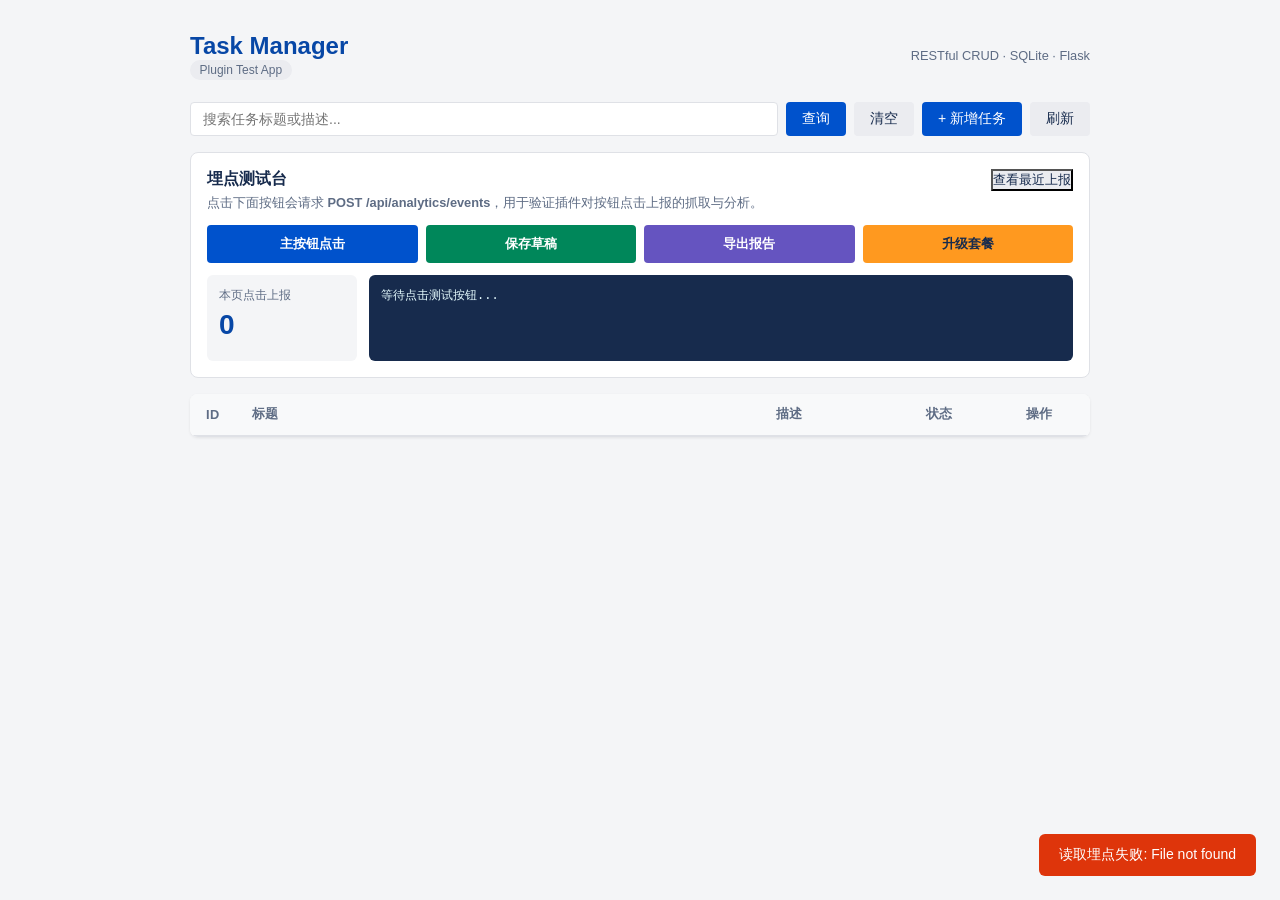
==== test/templates/index.html @ 0d35275f "Add test app" ====
<!DOCTYPE html>
<html lang="zh-CN">
<head>
<meta charset="UTF-8">
<meta name="viewport" content="width=device-width, initial-scale=1.0">
<title>Task Manager — Plugin Test</title>
<style>
  *, *::before, *::after { box-sizing: border-box; margin: 0; padding: 0; }
  body {
    font-family: -apple-system, BlinkMacSystemFont, "Segoe UI", Roboto, Helvetica, Arial, sans-serif;
    background: #f4f5f7;
    color: #172b4d;
    min-height: 100vh;
    display: flex;
    justify-content: center;
    padding: 2rem 1rem;
  }
  .container { max-width: 900px; width: 100%; }

  /* header */
  .header { display: flex; align-items: center; justify-content: space-between; margin-bottom: 1.5rem; flex-wrap: wrap; gap: 0.75rem; }
  .header h1 { font-size: 1.5rem; font-weight: 600; color: #0747a6; }
  .header .badge { font-size: 0.75rem; color: #5e6c84; background: #ebecf0; padding: 0.2rem 0.6rem; border-radius: 999px; }

  /* toolbar */
  .toolbar { display: flex; gap: 0.5rem; flex-wrap: wrap; margin-bottom: 1rem; }
  .toolbar .search-box { flex: 1; min-width: 180px; display: flex; gap: 0.5rem; }
  .toolbar .search-box input { flex: 1; padding: 0.5rem 0.75rem; border: 1px solid #dfe1e6; border-radius: 4px; font-size: 0.875rem; outline: none; transition: border 0.15s; }
  .toolbar .search-box input:focus { border-color: #4c9aff; box-shadow: 0 0 0 2px rgba(76,154,255,0.2); }
  .toolbar button { padding: 0.5rem 1rem; border: none; border-radius: 4px; font-size: 0.875rem; font-weight: 500; cursor: pointer; transition: background 0.15s, transform 0.1s; }
  .toolbar button:active { transform: scale(0.97); }
  .btn-primary { background: #0052cc; color: #fff; }
  .btn-primary:hover { background: #0065ff; }
  .btn-secondary { background: #ebecf0; color: #172b4d; }
  .btn-secondary:hover { background: #dfe1e6; }
  .btn-danger { background: #de350b; color: #fff; }
  .btn-danger:hover { background: #bf2600; }
  .btn-ghost { background: transparent; color: #5e6c84; }
  .btn-ghost:hover { background: #ebecf0; }

  /* analytics test bench */
  .analytics-panel { background: #fff; border: 1px solid #dfe1e6; border-radius: 8px; margin-bottom: 1rem; padding: 1rem; }
  .analytics-head { display: flex; align-items: flex-start; justify-content: space-between; gap: 0.75rem; margin-bottom: 0.75rem; flex-wrap: wrap; }
  .analytics-head h2 { font-size: 1rem; color: #172b4d; margin-bottom: 0.25rem; }
  .analytics-head p { color: #5e6c84; font-size: 0.8rem; line-height: 1.45; }
  .analytics-actions { display: grid; grid-template-columns: repeat(4, minmax(0, 1fr)); gap: 0.5rem; margin-bottom: 0.75rem; }
  .analytics-actions button { min-height: 38px; padding: 0.5rem 0.75rem; border: none; border-radius: 4px; color: #fff; font-size: 0.84rem; font-weight: 600; cursor: pointer; transition: filter 0.15s, transform 0.1s; }
  .analytics-actions button:hover { filter: brightness(1.06); }
  .analytics-actions button:active { transform: scale(0.98); }
  .btn-track-a { background: #0052cc; }
  .btn-track-b { background: #00875a; }
  .btn-track-c { background: #6554c0; }
  .btn-track-d { background: #ff991f; color: #172b4d !important; }
  .analytics-log { display: grid; grid-template-columns: 150px 1fr; gap: 0.75rem; align-items: stretch; }
  .analytics-counter { background: #f4f5f7; border-radius: 6px; padding: 0.75rem; }
  .analytics-counter span { display: block; color: #5e6c84; font-size: 0.75rem; margin-bottom: 0.35rem; }
  .analytics-counter strong { font-size: 1.75rem; color: #0747a6; }
  .analytics-output { background: #172b4d; color: #e6fcff; border-radius: 6px; padding: 0.75rem; min-height: 86px; overflow: auto; font-family: "SFMono-Regular", Consolas, "Liberation Mono", Menlo, monospace; font-size: 0.75rem; line-height: 1.5; white-space: pre-wrap; }
  @media (max-width: 720px) {
    .analytics-actions { grid-template-columns: repeat(2, minmax(0, 1fr)); }
    .analytics-log { grid-template-columns: 1fr; }
  }

  /* table */
  .table-wrap { background: #fff; border-radius: 8px; box-shadow: 0 1px 3px rgba(0,0,0,0.08); overflow-x: auto; }
  table { width: 100%; border-collapse: collapse; }
  thead { background: #f8f9fa; }
  th { text-align: left; padding: 0.75rem 1rem; font-size: 0.8rem; font-weight: 600; color: #5e6c84; text-transform: uppercase; letter-spacing: 0.03em; border-bottom: 2px solid #dfe1e6; }
  td { padding: 0.75rem 1rem; font-size: 0.875rem; border-bottom: 1px solid #f0f0f0; vertical-align: middle; }
  tr:last-child td { border-bottom: none; }
  tr:hover td { background: #fafbfc; }
  .col-actions { white-space: nowrap; text-align: right; }
  .col-actions button { margin-left: 0.25rem; }

  /* status badges */
  .status { display: inline-block; padding: 0.15rem 0.6rem; border-radius: 999px; font-size: 0.75rem; font-weight: 500; }
  .status-pending { background: #fff7e6; color: #bf8f00; }
  .status-in_progress { background: #eae6ff; color: #5243aa; }
  .status-done { background: #e3fcef; color: #00875a; }

  /* modal */
  .modal-overlay { display: none; position: fixed; inset: 0; background: rgba(0,0,0,0.35); align-items: center; justify-content: center; z-index: 1000; }
  .modal-overlay.active { display: flex; }
  .modal { background: #fff; border-radius: 10px; width: 90%; max-width: 520px; max-height: 90vh; overflow-y: auto; box-shadow: 0 8px 32px rgba(0,0,0,0.18); padding: 1.5rem; }
  .modal h2 { font-size: 1.2rem; margin-bottom: 1rem; }
  .modal .form-group { margin-bottom: 1rem; }
  .modal label { display: block; font-size: 0.8rem; font-weight: 600; color: #5e6c84; margin-bottom: 0.3rem; text-transform: uppercase; letter-spacing: 0.03em; }
  .modal input, .modal textarea, .modal select { width: 100%; padding: 0.55rem 0.75rem; border: 1px solid #dfe1e6; border-radius: 4px; font-size: 0.875rem; outline: none; transition: border 0.15s; font-family: inherit; }
  .modal input:focus, .modal textarea:focus, .modal select:focus { border-color: #4c9aff; box-shadow: 0 0 0 2px rgba(76,154,255,0.2); }
  .modal textarea { resize: vertical; min-height: 80px; }
  .modal .form-actions { display: flex; justify-content: flex-end; gap: 0.5rem; margin-top: 1rem; }

  /* empty */
  .empty-state { text-align: center; padding: 3rem 1rem; color: #7a869a; }
  .empty-state svg { margin-bottom: 0.75rem; opacity: 0.3; }
  .empty-state p { font-size: 0.9rem; }

  /* toast */
  .toast { position: fixed; bottom: 1.5rem; right: 1.5rem; padding: 0.75rem 1.25rem; border-radius: 6px; font-size: 0.875rem; color: #fff; opacity: 0; transform: translateY(10px); transition: opacity 0.3s, transform 0.3s; z-index: 2000; pointer-events: none; }
  .toast.show { opacity: 1; transform: translateY(0); }
  .toast.success { background: #00875a; }
  .toast.error { background: #de350b; }
  .toast.info { background: #0052cc; }
</style>
</head>
<body>
<div class="container">
  <div class="header">
    <div>
      <h1>Task Manager</h1>
      <span class="badge">Plugin Test App</span>
    </div>
    <div style="font-size:0.8rem;color:#5e6c84;">
      RESTful CRUD · SQLite · Flask
    </div>
  </div>

  <div class="toolbar">
    <div class="search-box">
      <input type="text" id="searchInput" placeholder="搜索任务标题或描述..." oninput="doSearch()">
        <button class="btn-primary" onclick="doSearch()">查询</button>
      <button class="btn-secondary" onclick="document.getElementById('searchInput').value='';doSearch()">清空</button>
    </div>
    <button class="btn-primary" onclick="openCreateModal()">+ 新增任务</button>
    <button class="btn-secondary" onclick="loadTasks()">刷新</button>
  </div>

  <section class="analytics-panel" aria-label="埋点测试台">
    <div class="analytics-head">
      <div>
        <h2>埋点测试台</h2>
        <p>点击下面按钮会请求 <strong>POST /api/analytics/events</strong>，用于验证插件对按钮点击上报的抓取与分析。</p>
      </div>
      <button class="btn-secondary" onclick="loadAnalyticsEvents()">查看最近上报</button>
    </div>
    <div class="analytics-actions">
      <button class="btn-track-a" data-analytics-button="primary_cta" data-scenario="conversion">主按钮点击</button>
      <button class="btn-track-b" data-analytics-button="save_draft" data-scenario="workflow">保存草稿</button>
      <button class="btn-track-c" data-analytics-button="export_report" data-scenario="download">导出报告</button>
      <button class="btn-track-d" data-analytics-button="upgrade_plan" data-scenario="billing">升级套餐</button>
    </div>
    <div class="analytics-log">
      <div class="analytics-counter">
        <span>本页点击上报</span>
        <strong id="analyticsCount">0</strong>
      </div>
      <pre class="analytics-output" id="analyticsOutput">等待点击测试按钮...</pre>
    </div>
  </section>

  <div class="table-wrap">
    <table>
      <thead>
        <tr>
          <th style="width:40px;">ID</th>
          <th>标题</th>
          <th style="width:150px;">描述</th>
          <th style="width:100px;">状态</th>
          <th style="width:80px;">操作</th>
        </tr>
      </thead>
      <tbody id="taskBody"></tbody>
    </table>
    <div id="emptyState" class="empty-state" style="display:none;">
      <p>暂无任务数据</p>
    </div>
  </div>
</div>

<!-- Modal -->
<div class="modal-overlay" id="modalOverlay">
  <div class="modal">
    <h2 id="modalTitle">新增任务</h2>
    <div class="form-group">
      <label for="modalTitleInput">标题 *</label>
      <input type="text" id="modalTitleInput" placeholder="输入任务标题">
    </div>
    <div class="form-group">
      <label for="modalDescInput">描述</label>
      <textarea id="modalDescInput" placeholder="输入任务描述（可选）"></textarea>
    </div>
    <div class="form-group">
      <label for="modalStatusSelect">状态</label>
      <select id="modalStatusSelect">
        <option value="pending">待办</option>
        <option value="in_progress">进行中</option>
        <option value="done">已完成</option>
      </select>
    </div>
    <div class="form-actions">
      <button class="btn-secondary" onclick="closeModal()">取消</button>
      <button class="btn-primary" id="modalSaveBtn" onclick="saveTask()">保存</button>
    </div>
  </div>
</div>

<!-- Toast -->
<div class="toast" id="toast"></div>

<script>
let editingId = null;
let analyticsCount = 0;
let analyticsSequence = 0;
const analyticsSessionId = getAnalyticsSessionId();

function toast(msg, type = 'success') {
  const el = document.getElementById('toast');
  el.textContent = msg;
  el.className = 'toast ' + type + ' show';
  setTimeout(() => el.classList.remove('show'), 2500);
}

async function api(path, opts = {}) {
  const res = await fetch(path, {
    headers: { 'Content-Type': 'application/json', 'Accept': 'application/json' },
    ...opts,
  });
  if (!res.ok) {
    const err = await res.json().catch(() => ({ error: res.statusText }));
    throw new Error(err.error || res.statusText);
  }
  return res.json();
}

function getAnalyticsSessionId() {
  const key = 'plugin_test_analytics_session_id';
  let value = sessionStorage.getItem(key);
  if (!value) {
    value = 'sess_' + Date.now().toString(36) + '_' + Math.random().toString(36).slice(2, 10);
    sessionStorage.setItem(key, value);
  }
  return value;
}

function updateAnalyticsOutput(data) {
  document.getElementById('analyticsOutput').textContent = JSON.stringify(data, null, 2);
}

async function reportButtonClick(button) {
  analyticsSequence += 1;
  const payload = {
    event_name: 'plugin_test_button_click',
    event_type: 'button_click',
    button_id: button.dataset.analyticsButton,
    button_text: button.textContent.trim(),
    scenario: button.dataset.scenario,
    session_id: analyticsSessionId,
    trace_id: 'trace_' + Date.now().toString(36) + '_' + analyticsSequence,
    sequence: analyticsSequence,
    user_id: 'demo-user-1001',
    page_url: window.location.href,
    pathname: window.location.pathname,
    client_ts: new Date().toISOString(),
    properties: {
      app: 'plugin-test-app',
      source: 'manual-test-button',
      viewport: window.innerWidth + 'x' + window.innerHeight,
      language: navigator.language
    }
  };

  try {
    const result = await api('/api/analytics/events', {
      method: 'POST',
      headers: {
        'Content-Type': 'application/json',
        'Accept': 'application/json',
        'X-Plugin-Test-Event': 'button-click'
      },
      body: JSON.stringify(payload)
    });
    analyticsCount += 1;
    document.getElementById('analyticsCount').textContent = analyticsCount;
    updateAnalyticsOutput(result);
    toast('埋点已上报 #' + result.id, 'info');
  } catch (e) {
    updateAnalyticsOutput({ error: e.message, payload });
    toast('埋点上报失败: ' + e.message, 'error');
  }
}

async function loadAnalyticsEvents() {
  try {
    const events = await api('/api/analytics/events?limit=5');
    updateAnalyticsOutput(events);
    toast('已加载最近 ' + events.length + ' 条上报', 'info');
  } catch (e) {
    toast('读取埋点失败: ' + e.message, 'error');
  }
}

function statusBadge(s) {
  const labels = { pending: '待办', in_progress: '进行中', done: '已完成' };
  return `<span class="status status-${s}">${labels[s] || s}</span>`;
}

async function loadTasks() {
  try {
    const data = await api('/api/tasks');
    const tbody = document.getElementById('taskBody');
    const empty = document.getElementById('emptyState');
    if (data.length === 0) {
      tbody.innerHTML = '';
      empty.style.display = 'block';
      return;
    }
    empty.style.display = 'none';
    tbody.innerHTML = data.map(t => `
      <tr>
        <td style="font-size:0.8rem;color:#7a869a;">${t.id}</td>
        <td><strong>${esc(t.title)}</strong></td>
        <td style="color:#5e6c84;font-size:0.8rem;">${esc(t.description || '-')}</td>
        <td>${statusBadge(t.status)}</td>
        <td class="col-actions">
          <button class="btn-ghost" onclick="openEditModal(${t.id})" title="编辑">✎</button>
          <button class="btn-danger" onclick="deleteTask(${t.id})" title="删除">×</button>
        </td>
      </tr>
    `).join('');
  } catch (e) {
    toast('加载失败: ' + e.message, 'error');
  }
}

async function doSearch() {
  const q = document.getElementById('searchInput').value.trim();
  try {
    const data = q ? await api('/api/tasks/search?q=' + encodeURIComponent(q)) : await api('/api/tasks');
    const tbody = document.getElementById('taskBody');
    const empty = document.getElementById('emptyState');
    if (data.length === 0) {
      tbody.innerHTML = '';
      empty.style.display = 'block';
      return;
    }
    empty.style.display = 'none';
    tbody.innerHTML = data.map(t => `
      <tr>
        <td style="font-size:0.8rem;color:#7a869a;">${t.id}</td>
        <td><strong>${esc(t.title)}</strong></td>
        <td style="color:#5e6c84;font-size:0.8rem;">${esc(t.description || '-')}</td>
        <td>${statusBadge(t.status)}</td>
        <td class="col-actions">
          <button class="btn-ghost" onclick="openEditModal(${t.id})">✎</button>
          <button class="btn-danger" onclick="deleteTask(${t.id})">×</button>
        </td>
      </tr>
    `).join('');
  } catch (e) {
    toast('搜索失败: ' + e.message, 'error');
  }
}

function esc(s) {
  const d = document.createElement('div');
  d.textContent = s;
  return d.innerHTML;
}

// Modal
function openCreateModal() {
  editingId = null;
  document.getElementById('modalTitle').textContent = '新增任务';
  document.getElementById('modalTitleInput').value = '';
  document.getElementById('modalDescInput').value = '';
  document.getElementById('modalStatusSelect').value = 'pending';
  document.getElementById('modalOverlay').classList.add('active');
  document.getElementById('modalTitleInput').focus();
}

async function openEditModal(id) {
  try {
    const t = await api('/api/tasks/' + id);
    editingId = id;
    document.getElementById('modalTitle').textContent = '编辑任务 #' + id;
    document.getElementById('modalTitleInput').value = t.title;
    document.getElementById('modalDescInput').value = t.description || '';
    document.getElementById('modalStatusSelect').value = t.status;
    document.getElementById('modalOverlay').classList.add('active');
    document.getElementById('modalTitleInput').focus();
  } catch (e) {
    toast('加载任务失败: ' + e.message, 'error');
  }
}

function closeModal() {
  document.getElementById('modalOverlay').classList.remove('active');
}

async function saveTask() {
  const title = document.getElementById('modalTitleInput').value.trim();
  if (!title) {
    toast('请输入任务标题', 'error');
    return;
  }
  const description = document.getElementById('modalDescInput').value.trim();
  const status = document.getElementById('modalStatusSelect').value;
  try {
    if (editingId) {
      await api('/api/tasks/' + editingId, { method: 'PUT', body: JSON.stringify({ title, description, status }) });
      toast('任务已更新');
    } else {
      await api('/api/tasks', { method: 'POST', body: JSON.stringify({ title, description, status }) });
      toast('任务已创建');
    }
    closeModal();
    loadTasks();
  } catch (e) {
    toast('保存失败: ' + e.message, 'error');
  }
}

async function deleteTask(id) {
  if (!confirm('确定要删除任务 #' + id + ' 吗？')) return;
  try {
    await api('/api/tasks/' + id, { method: 'DELETE' });
    toast('任务已删除');
    loadTasks();
  } catch (e) {
    toast('删除失败: ' + e.message, 'error');
  }
}

// Close modal on overlay click
document.getElementById('modalOverlay').addEventListener('click', function(e) {
  if (e.target === this) closeModal();
});

// Enter key in modal title input triggers save
document.getElementById('modalTitleInput').addEventListener('keydown', function(e) {
  if (e.key === 'Enter') saveTask();
});

document.querySelectorAll('[data-analytics-button]').forEach(button => {
  button.addEventListener('click', () => reportButtonClick(button));
});

// Init
loadTasks();
loadAnalyticsEvents();
</script>
</body>
</html>
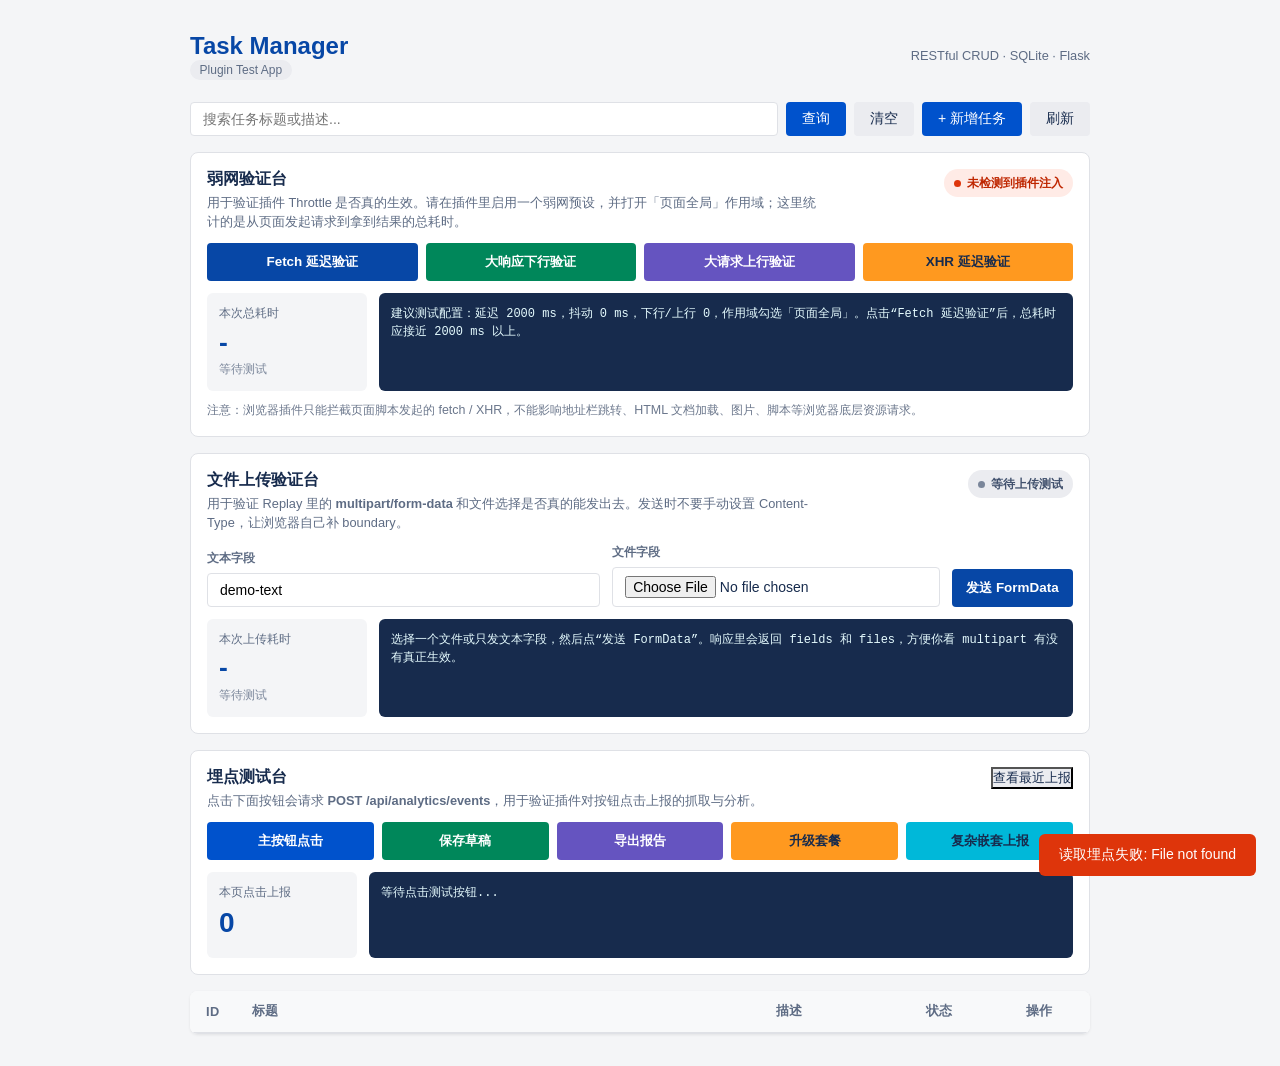
==== commit 1da15d72: "Update API Studio DevTools" ====
--- a/test/templates/index.html
+++ b/test/templates/index.html
@@ -43,7 +43,7 @@
   .analytics-head { display: flex; align-items: flex-start; justify-content: space-between; gap: 0.75rem; margin-bottom: 0.75rem; flex-wrap: wrap; }
   .analytics-head h2 { font-size: 1rem; color: #172b4d; margin-bottom: 0.25rem; }
   .analytics-head p { color: #5e6c84; font-size: 0.8rem; line-height: 1.45; }
-  .analytics-actions { display: grid; grid-template-columns: repeat(4, minmax(0, 1fr)); gap: 0.5rem; margin-bottom: 0.75rem; }
+  .analytics-actions { display: grid; grid-template-columns: repeat(5, minmax(0, 1fr)); gap: 0.5rem; margin-bottom: 0.75rem; }
   .analytics-actions button { min-height: 38px; padding: 0.5rem 0.75rem; border: none; border-radius: 4px; color: #fff; font-size: 0.84rem; font-weight: 600; cursor: pointer; transition: filter 0.15s, transform 0.1s; }
   .analytics-actions button:hover { filter: brightness(1.06); }
   .analytics-actions button:active { transform: scale(0.98); }
@@ -51,6 +51,7 @@
   .btn-track-b { background: #00875a; }
   .btn-track-c { background: #6554c0; }
   .btn-track-d { background: #ff991f; color: #172b4d !important; }
+  .btn-track-e { background: #00b8d9; color: #172b4d !important; }
   .analytics-log { display: grid; grid-template-columns: 150px 1fr; gap: 0.75rem; align-items: stretch; }
   .analytics-counter { background: #f4f5f7; border-radius: 6px; padding: 0.75rem; }
   .analytics-counter span { display: block; color: #5e6c84; font-size: 0.75rem; margin-bottom: 0.35rem; }
@@ -59,6 +60,44 @@
   @media (max-width: 720px) {
     .analytics-actions { grid-template-columns: repeat(2, minmax(0, 1fr)); }
     .analytics-log { grid-template-columns: 1fr; }
+  }
+
+  /* weak network test bench */
+  .network-panel { background: #fff; border: 1px solid #dfe1e6; border-radius: 8px; margin-bottom: 1rem; padding: 1rem; }
+  .network-head { display: flex; align-items: flex-start; justify-content: space-between; gap: 0.75rem; margin-bottom: 0.75rem; flex-wrap: wrap; }
+  .network-head h2 { font-size: 1rem; color: #172b4d; margin-bottom: 0.25rem; }
+  .network-head p { color: #5e6c84; font-size: 0.8rem; line-height: 1.45; max-width: 620px; }
+  .network-status { display: inline-flex; align-items: center; gap: 0.35rem; min-height: 28px; padding: 0.25rem 0.65rem; border-radius: 999px; background: #ebecf0; color: #42526e; font-size: 0.75rem; font-weight: 700; }
+  .network-status::before { content: ''; width: 7px; height: 7px; border-radius: 999px; background: #7a869a; }
+  .network-status.ready { background: #e3fcef; color: #006644; }
+  .network-status.ready::before { background: #00875a; }
+  .network-status.missing { background: #ffebe6; color: #bf2600; }
+  .network-status.missing::before { background: #de350b; }
+  .network-actions { display: grid; grid-template-columns: repeat(4, minmax(0, 1fr)); gap: 0.5rem; margin-bottom: 0.75rem; }
+  .network-actions button { min-height: 38px; padding: 0.5rem 0.75rem; border: none; border-radius: 4px; background: #0747a6; color: #fff; font-size: 0.84rem; font-weight: 600; cursor: pointer; transition: filter 0.15s, transform 0.1s; }
+  .network-actions button:hover { filter: brightness(1.06); }
+  .network-actions button:active { transform: scale(0.98); }
+  .network-actions button:nth-child(2) { background: #00875a; }
+  .network-actions button:nth-child(3) { background: #6554c0; }
+  .network-actions button:nth-child(4) { background: #ff991f; color: #172b4d; }
+  .network-result { display: grid; grid-template-columns: 160px 1fr; gap: 0.75rem; }
+  .network-metric { background: #f4f5f7; border-radius: 6px; padding: 0.75rem; }
+  .network-metric span { display: block; color: #5e6c84; font-size: 0.75rem; margin-bottom: 0.35rem; }
+  .network-metric strong { display: block; font-size: 1.65rem; color: #0747a6; line-height: 1.1; }
+  .network-metric em { display: block; color: #7a869a; font-size: 0.72rem; font-style: normal; margin-top: 0.35rem; }
+  .network-output { background: #172b4d; color: #e6fcff; border-radius: 6px; padding: 0.75rem; min-height: 98px; overflow: auto; font-family: "SFMono-Regular", Consolas, "Liberation Mono", Menlo, monospace; font-size: 0.75rem; line-height: 1.5; white-space: pre-wrap; }
+  .upload-panel { display: grid; grid-template-columns: 1.2fr 1fr auto; gap: 0.75rem; align-items: end; margin-bottom: 0.75rem; }
+  .upload-field { display: flex; flex-direction: column; gap: 0.35rem; }
+  .upload-field label { font-size: 0.78rem; font-weight: 600; color: #5e6c84; }
+  .upload-field input { width: 100%; padding: 0.5rem 0.75rem; border: 1px solid #dfe1e6; border-radius: 4px; font-size: 0.875rem; }
+  .upload-panel button { min-height: 38px; padding: 0.5rem 0.9rem; border: none; border-radius: 4px; background: #0747a6; color: #fff; font-size: 0.84rem; font-weight: 600; cursor: pointer; transition: filter 0.15s, transform 0.1s; }
+  .upload-panel button:hover { filter: brightness(1.06); }
+  .upload-panel button:active { transform: scale(0.98); }
+  .network-note { margin-top: 0.65rem; color: #6b778c; font-size: 0.78rem; line-height: 1.5; }
+  @media (max-width: 720px) {
+    .network-actions { grid-template-columns: repeat(2, minmax(0, 1fr)); }
+    .network-result { grid-template-columns: 1fr; }
+    .upload-panel { grid-template-columns: 1fr; }
   }
 
   /* table */
@@ -125,6 +164,60 @@
     <button class="btn-secondary" onclick="loadTasks()">刷新</button>
   </div>
 
+  <section class="network-panel" aria-label="弱网验证台">
+    <div class="network-head">
+      <div>
+        <h2>弱网验证台</h2>
+        <p>用于验证插件 Throttle 是否真的生效。请在插件里启用一个弱网预设，并打开「页面全局」作用域；这里统计的是从页面发起请求到拿到结果的总耗时。</p>
+      </div>
+      <span class="network-status" id="networkInjectStatus">检测插件注入中...</span>
+    </div>
+    <div class="network-actions">
+      <button onclick="runNetworkProbe('latency')">Fetch 延迟验证</button>
+      <button onclick="runNetworkProbe('download')">大响应下行验证</button>
+      <button onclick="runNetworkProbe('upload')">大请求上行验证</button>
+      <button onclick="runNetworkXhrProbe()">XHR 延迟验证</button>
+    </div>
+    <div class="network-result">
+      <div class="network-metric">
+        <span>本次总耗时</span>
+        <strong id="networkElapsed">-</strong>
+        <em id="networkMode">等待测试</em>
+      </div>
+      <pre class="network-output" id="networkOutput">建议测试配置：延迟 2000 ms，抖动 0 ms，下行/上行 0，作用域勾选「页面全局」。点击“Fetch 延迟验证”后，总耗时应接近 2000 ms 以上。</pre>
+    </div>
+    <p class="network-note">注意：浏览器插件只能拦截页面脚本发起的 fetch / XHR，不能影响地址栏跳转、HTML 文档加载、图片、脚本等浏览器底层资源请求。</p>
+  </section>
+
+  <section class="network-panel" aria-label="文件上传验证台">
+    <div class="network-head">
+      <div>
+        <h2>文件上传验证台</h2>
+        <p>用于验证 Replay 里的 <strong>multipart/form-data</strong> 和文件选择是否真的能发出去。发送时不要手动设置 Content-Type，让浏览器自己补 boundary。</p>
+      </div>
+      <span class="network-status" id="uploadStatus">等待上传测试</span>
+    </div>
+    <div class="upload-panel">
+      <div class="upload-field">
+        <label for="uploadTextInput">文本字段</label>
+        <input id="uploadTextInput" type="text" value="demo-text" placeholder="随便填一个文本字段">
+      </div>
+      <div class="upload-field">
+        <label for="uploadFileInput">文件字段</label>
+        <input id="uploadFileInput" type="file">
+      </div>
+      <button onclick="runUploadDemo()">发送 FormData</button>
+    </div>
+    <div class="network-result">
+      <div class="network-metric">
+        <span>本次上传耗时</span>
+        <strong id="uploadElapsed">-</strong>
+        <em id="uploadSummary">等待测试</em>
+      </div>
+      <pre class="network-output" id="uploadOutput">选择一个文件或只发文本字段，然后点“发送 FormData”。响应里会返回 fields 和 files，方便你看 multipart 有没有真正生效。</pre>
+    </div>
+  </section>
+
   <section class="analytics-panel" aria-label="埋点测试台">
     <div class="analytics-head">
       <div>
@@ -138,6 +231,7 @@
       <button class="btn-track-b" data-analytics-button="save_draft" data-scenario="workflow">保存草稿</button>
       <button class="btn-track-c" data-analytics-button="export_report" data-scenario="download">导出报告</button>
       <button class="btn-track-d" data-analytics-button="upgrade_plan" data-scenario="billing">升级套餐</button>
+      <button class="btn-track-e" data-analytics-button="nested_report" data-scenario="nested">复杂嵌套上报</button>
     </div>
     <div class="analytics-log">
       <div class="analytics-counter">
@@ -201,6 +295,7 @@
 let editingId = null;
 let analyticsCount = 0;
 let analyticsSequence = 0;
+let networkProbeSequence = 0;
 const analyticsSessionId = getAnalyticsSessionId();
 
 function toast(msg, type = 'success') {
@@ -236,9 +331,233 @@
   document.getElementById('analyticsOutput').textContent = JSON.stringify(data, null, 2);
 }
 
+function queryApiStudioThrottleState() {
+  return new Promise(resolve => {
+    const requestId = 'test_probe_' + Date.now() + '_' + Math.random().toString(36).slice(2, 8);
+    const timer = setTimeout(() => {
+      window.removeEventListener('message', onMessage);
+      resolve(null);
+    }, 900);
+
+    function onMessage(event) {
+      if (!event.data || event.data.type !== '__MOCK_EXT_RESULT__' || event.data.requestId !== requestId) return;
+      clearTimeout(timer);
+      window.removeEventListener('message', onMessage);
+      resolve(event.data);
+    }
+
+    window.addEventListener('message', onMessage);
+    window.postMessage({
+      type: '__MOCK_EXT_CHECK__',
+      requestId,
+      url: new URL('/api/network/probe?size=256', window.location.href).href,
+      method: 'GET',
+      body: ''
+    }, '*');
+  });
+}
+
+async function refreshNetworkInjectStatus() {
+  const el = document.getElementById('networkInjectStatus');
+  if (!el) return;
+  const injected = !!window.__API_STUDIO_MOCK_INJECTED__;
+  el.textContent = injected ? '检测页面全局弱网中...' : '未检测到 fetch/XHR 注入';
+  el.className = 'network-status ' + (injected ? '' : 'missing');
+
+  const state = await queryApiStudioThrottleState();
+  if (!state) {
+    el.textContent = injected ? '插件已注入，未收到配置响应' : '未检测到插件注入';
+    el.className = 'network-status missing';
+    return;
+  }
+
+  if (!injected) {
+    el.textContent = '配置通道正常，但 fetch/XHR 未注入';
+    el.className = 'network-status missing';
+    return;
+  }
+
+  if (state.throttle) {
+    el.textContent = '页面全局弱网已启用: ' + (state.throttle.name || '未命名预设');
+    el.className = 'network-status ready';
+  } else {
+    el.textContent = '插件已注入，页面全局未启用';
+    el.className = 'network-status';
+  }
+}
+
+function updateNetworkOutput(data) {
+  document.getElementById('networkOutput').textContent = JSON.stringify(data, null, 2);
+}
+
+function updateUploadOutput(data) {
+  document.getElementById('uploadOutput').textContent = JSON.stringify(data, null, 2);
+}
+
+function setNetworkMetric(elapsedMs, modeText) {
+  document.getElementById('networkElapsed').textContent = elapsedMs == null ? '-' : Math.round(elapsedMs) + ' ms';
+  document.getElementById('networkMode').textContent = modeText || '等待测试';
+}
+
+function setUploadMetric(elapsedMs, summaryText, ok) {
+  document.getElementById('uploadElapsed').textContent = elapsedMs == null ? '-' : Math.round(elapsedMs) + ' ms';
+  document.getElementById('uploadSummary').textContent = summaryText || '等待测试';
+  const status = document.getElementById('uploadStatus');
+  status.textContent = summaryText || '等待上传测试';
+  status.className = 'network-status ' + (ok === true ? 'ready' : ok === false ? 'missing' : '');
+}
+
+function largeText(size) {
+  return 'x'.repeat(size);
+}
+
+async function runNetworkProbe(mode) {
+  const throttleState = await queryApiStudioThrottleState();
+  refreshNetworkInjectStatus();
+  networkProbeSequence += 1;
+  const sizeMap = { latency: 256, download: 256 * 1024, upload: 512 };
+  const modeTextMap = { latency: 'Fetch 小响应', download: 'Fetch 大响应', upload: 'Fetch 大请求体' };
+  const size = sizeMap[mode] || 256;
+  const isUpload = mode === 'upload';
+  const startedAt = performance.now();
+  setNetworkMetric(null, modeTextMap[mode] + ' 请求中...');
+  updateNetworkOutput({ status: 'requesting', mode, sequence: networkProbeSequence });
+
+  try {
+    const response = await fetch('/api/network/probe?size=' + size + '&_=' + Date.now(), {
+      method: isUpload ? 'POST' : 'GET',
+      headers: {
+        'Accept': 'application/json',
+        'Content-Type': 'application/json',
+        'X-Network-Probe': mode
+      },
+      body: isUpload ? JSON.stringify({ payload: largeText(128 * 1024), sequence: networkProbeSequence }) : undefined,
+      cache: 'no-store'
+    });
+    const data = await response.json();
+    const elapsedMs = performance.now() - startedAt;
+    setNetworkMetric(elapsedMs, modeTextMap[mode]);
+    updateNetworkOutput({
+      status: response.status,
+      elapsed_ms: Math.round(elapsedMs),
+      mode,
+      injected: !!window.__API_STUDIO_MOCK_INJECTED__,
+      active_throttle: throttleState && throttleState.throttle ? throttleState.throttle.name : null,
+      request_bytes: data.request_bytes,
+      response_bytes: data.response_bytes,
+      server_time: data.server_time
+    });
+    toast('弱网验证完成: ' + Math.round(elapsedMs) + ' ms', 'info');
+  } catch (e) {
+    const elapsedMs = performance.now() - startedAt;
+    setNetworkMetric(elapsedMs, modeTextMap[mode] + ' 失败');
+    updateNetworkOutput({ error: e.message, elapsed_ms: Math.round(elapsedMs), mode });
+    toast('弱网验证失败: ' + e.message, 'error');
+  }
+}
+
+function runNetworkXhrProbe() {
+  refreshNetworkInjectStatus();
+  networkProbeSequence += 1;
+  const startedAt = performance.now();
+  setNetworkMetric(null, 'XHR 小响应请求中...');
+  updateNetworkOutput({ status: 'requesting', mode: 'xhr', sequence: networkProbeSequence });
+
+  const xhr = new XMLHttpRequest();
+  xhr.open('GET', '/api/network/probe?size=256&_=' + Date.now(), true);
+  xhr.setRequestHeader('Accept', 'application/json');
+  xhr.setRequestHeader('X-Network-Probe', 'xhr');
+  xhr.onload = function() {
+    const elapsedMs = performance.now() - startedAt;
+    setNetworkMetric(elapsedMs, 'XHR 小响应');
+    let data = {};
+    try { data = JSON.parse(xhr.responseText || '{}'); } catch (e) {}
+    updateNetworkOutput({
+      status: xhr.status,
+      elapsed_ms: Math.round(elapsedMs),
+      mode: 'xhr',
+      injected: !!window.__API_STUDIO_MOCK_INJECTED__,
+      request_bytes: data.request_bytes,
+      response_bytes: data.response_bytes,
+      server_time: data.server_time
+    });
+    toast('XHR 弱网验证完成: ' + Math.round(elapsedMs) + ' ms', 'info');
+  };
+  xhr.onerror = function() {
+    const elapsedMs = performance.now() - startedAt;
+    setNetworkMetric(elapsedMs, 'XHR 小响应失败');
+    updateNetworkOutput({ error: 'XHR request failed', elapsed_ms: Math.round(elapsedMs), mode: 'xhr' });
+    toast('XHR 弱网验证失败', 'error');
+  };
+  xhr.send();
+}
+
+async function runUploadDemo() {
+  const fileInput = document.getElementById('uploadFileInput');
+  const textInput = document.getElementById('uploadTextInput');
+  const formData = new FormData();
+  formData.append('note', textInput.value || '');
+  formData.append('meta', JSON.stringify({ source: 'test-page', ts: Date.now() }));
+  if (fileInput.files && fileInput.files[0]) {
+    formData.append('file', fileInput.files[0], fileInput.files[0].name);
+  }
+
+  const startedAt = performance.now();
+  setUploadMetric(null, 'FormData 上传中...', null);
+  updateUploadOutput({ status: 'uploading', has_file: !!(fileInput.files && fileInput.files[0]) });
+
+  try {
+    const response = await fetch('/api/upload-demo?_=' + Date.now(), {
+      method: 'POST',
+      body: formData,
+      cache: 'no-store'
+    });
+    const data = await response.json();
+    const elapsedMs = performance.now() - startedAt;
+    setUploadMetric(elapsedMs, '收到 ' + data.file_count + ' 个文件', response.ok);
+    updateUploadOutput({
+      status: response.status,
+      elapsed_ms: Math.round(elapsedMs),
+      content_type: data.content_type,
+      fields: data.fields,
+      files: data.files,
+      server_time: data.server_time
+    });
+    toast('上传验证完成: ' + data.file_count + ' 个文件', 'info');
+  } catch (e) {
+    const elapsedMs = performance.now() - startedAt;
+    setUploadMetric(elapsedMs, '上传失败', false);
+    updateUploadOutput({ error: e.message, elapsed_ms: Math.round(elapsedMs) });
+    toast('上传验证失败: ' + e.message, 'error');
+  }
+}
+
 async function reportButtonClick(button) {
   analyticsSequence += 1;
-  const payload = {
+  const payload = buildAnalyticsPayload(button);
+
+  try {
+    const result = await api('/api/analytics/events', {
+      method: 'POST',
+      headers: {
+        'Content-Type': 'application/json',
+        'Accept': 'application/json',
+        'X-Plugin-Test-Event': 'button-click'
+      },
+      body: JSON.stringify(payload)
+    });
+    analyticsCount += 1;
+    document.getElementById('analyticsCount').textContent = analyticsCount;
+    updateAnalyticsOutput(result);
+    toast('埋点已上报 #' + result.id, 'info');
+  } catch (e) {
+    updateAnalyticsOutput({ error: e.message, payload });
+    toast('埋点上报失败: ' + e.message, 'error');
+  }
+}
+
+function buildAnalyticsPayload(button) {
+  const basePayload = {
     event_name: 'plugin_test_button_click',
     event_type: 'button_click',
     button_id: button.dataset.analyticsButton,
@@ -259,24 +578,98 @@
     }
   };
 
-  try {
-    const result = await api('/api/analytics/events', {
-      method: 'POST',
-      headers: {
-        'Content-Type': 'application/json',
-        'Accept': 'application/json',
-        'X-Plugin-Test-Event': 'button-click'
+  if (button.dataset.scenario !== 'nested') {
+    return basePayload;
+  }
+
+  const nestedMetrics = {
+    app: 'plugin-test-app',
+    source: 'manual-test-button',
+    viewport: {
+      width: window.innerWidth,
+      height: window.innerHeight,
+      ratio: window.devicePixelRatio || 1
+    },
+    language: navigator.language,
+    device: {
+      platform: navigator.platform,
+      browser: {
+        name: 'Firefox',
+        user_agent: navigator.userAgent
+      }
+    },
+    tags: ['nested', 'list', 'dict', 'beacon'],
+    sections: [
+      {
+        name: 'profile',
+        fields: {
+          user: { id: 'demo-user-1001', role: 'tester' },
+          flags: ['beta', 'release']
+        }
       },
-      body: JSON.stringify(payload)
-    });
-    analyticsCount += 1;
-    document.getElementById('analyticsCount').textContent = analyticsCount;
-    updateAnalyticsOutput(result);
-    toast('埋点已上报 #' + result.id, 'info');
-  } catch (e) {
-    updateAnalyticsOutput({ error: e.message, payload });
-    toast('埋点上报失败: ' + e.message, 'error');
-  }
+      {
+        name: 'action',
+        fields: {
+          event: {
+            id: button.dataset.analyticsButton,
+            text: button.textContent.trim()
+          },
+          labels: ['beacon', 'array']
+        }
+      }
+    ]
+  };
+
+  return {
+    event_name: 'plugin_test_nested_report',
+    event_type: 'button_click',
+    button_id: button.dataset.analyticsButton,
+    button_text: button.textContent.trim(),
+    scenario: button.dataset.scenario,
+    session_id: analyticsSessionId,
+    trace_id: 'trace_' + Date.now().toString(36) + '_' + analyticsSequence,
+    sequence: analyticsSequence,
+    user_id: 'demo-user-1001',
+    page_url: window.location.href,
+    pathname: window.location.pathname,
+    client_ts: new Date().toISOString(),
+    properties: nestedMetrics,
+    payload: {
+      report_type: 'nested_demo',
+      context: {
+        session_id: analyticsSessionId,
+        trace_id: 'trace_' + Date.now().toString(36) + '_' + analyticsSequence,
+        sequence: analyticsSequence,
+        buttons: [
+          { id: 'primary_cta', text: '主按钮点击' },
+          { id: 'nested_report', text: '复杂嵌套上报' }
+        ]
+      },
+      groups: [
+        {
+          group_id: 'group_a',
+          items: [
+            { key: 'app', value: 'plugin-test-app' },
+            { key: 'source', value: 'manual-test-button' }
+          ]
+        },
+        {
+          group_id: 'group_b',
+          items: [
+            { key: 'viewport', value: { width: window.innerWidth, height: window.innerHeight } },
+            { key: 'language', value: navigator.language }
+          ]
+        }
+      ],
+      matrix: [[1, 2], [3, 4]],
+      nested: {
+        list: [
+          { kind: 'alpha', value: { id: 1, tags: ['x', 'y'] } },
+          { kind: 'beta', value: { id: 2, tags: ['z'] } }
+        ]
+      }
+    }
+  };
 }
 
 async function loadAnalyticsEvents() {
@@ -436,6 +829,8 @@
 });
 
 // Init
+refreshNetworkInjectStatus();
+setTimeout(refreshNetworkInjectStatus, 300);
 loadTasks();
 loadAnalyticsEvents();
 </script>
